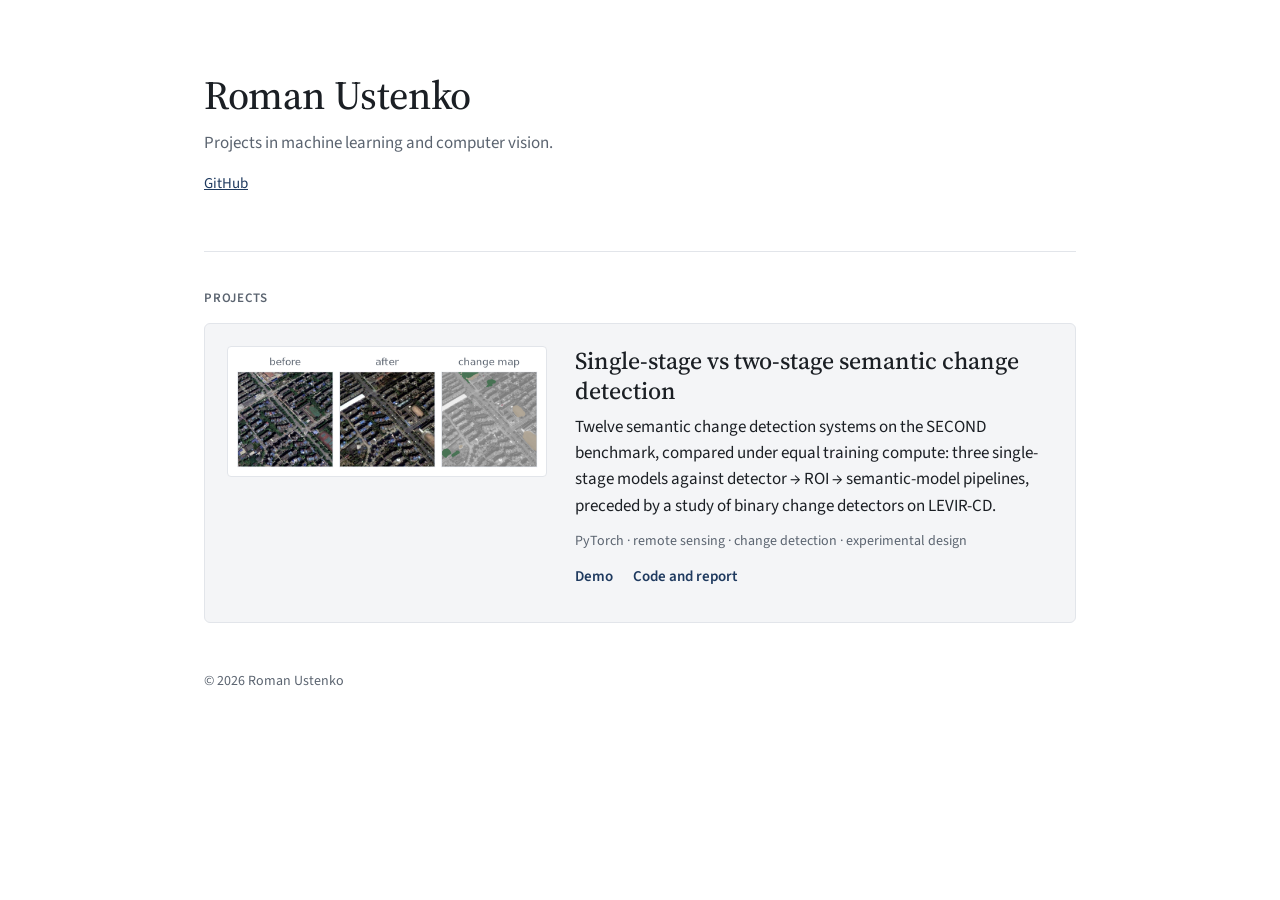
==== index.html @ 5564e85e "Projects page and the satellite-change demo" ====
<!doctype html>
<html lang="en">
<head>
  <meta charset="UTF-8" />
  <meta name="viewport" content="width=device-width, initial-scale=1.0" />
  <title>Roman Ustenko — Projects</title>
  <meta name="description" content="Machine learning and computer vision projects by Roman Ustenko." />
  <link rel="preconnect" href="https://fonts.googleapis.com" />
  <link rel="preconnect" href="https://fonts.gstatic.com" crossorigin />
  <link href="https://fonts.googleapis.com/css2?family=Source+Sans+3:wght@400;600&family=Source+Serif+4:opsz,wght@8..60,500&display=swap" rel="stylesheet" />
  <style>
    :root { --paper: #ffffff; --surface: #f4f5f7; --ink: #1b1f24; --muted: #5b6470; --line: #e2e5ea; --accent: #1f3a5f; color-scheme: light; }
    @media (prefers-color-scheme: dark) {
      :root { --paper: #14171c; --surface: #1c2027; --ink: #e7eaee; --muted: #9aa3ad; --line: #2c323b; --accent: #93b4dd; color-scheme: dark; }
    }
    * { box-sizing: border-box; }
    body { margin: 0; background: var(--paper); color: var(--ink); font: 17px/1.55 'Source Sans 3', system-ui, sans-serif; }
    main, footer { max-width: 920px; margin: 0 auto; padding: 0 24px; }
    header { padding: 72px 0 40px; border-bottom: 1px solid var(--line); }
    h1 { font: 500 40px/1.15 'Source Serif 4', Georgia, serif; margin: 0 0 12px; letter-spacing: -0.01em; }
    .lede { color: var(--muted); margin: 0 0 16px; max-width: 60ch; }
    .links { display: flex; gap: 20px; font-size: 15px; }
    a { color: var(--accent); }
    h2 { font: 600 13px/1 'Source Sans 3', sans-serif; letter-spacing: 0.06em; text-transform: uppercase; color: var(--muted); margin: 40px 0 18px; }
    .project { display: grid; grid-template-columns: 320px 1fr; align-items: start; gap: 28px; padding: 22px; border: 1px solid var(--line); border-radius: 6px; background: var(--surface); }
    .project img { width: 100%; border-radius: 4px; display: block; background: #fff; padding: 6px; border: 1px solid var(--line); }
    .project h3 { font: 500 24px/1.25 'Source Serif 4', Georgia, serif; margin: 0 0 8px; }
    .project p { margin: 0 0 12px; }
    .tags { color: var(--muted); font-size: 14px; }
    .project .links a { font-weight: 600; text-decoration: none; }
    .project .links a:hover { text-decoration: underline; }
    footer { padding-top: 48px; padding-bottom: 48px; color: var(--muted); font-size: 14px; }
    @media (max-width: 640px) {
      main, footer { padding: 0 16px; }
      header { padding: 48px 0 28px; }
      h1 { font-size: 32px; }
      .project { grid-template-columns: 1fr; gap: 16px; padding: 16px; }
      footer { padding-top: 36px; padding-bottom: 36px; }
    }
  </style>
</head>
<body>
  <main>
    <header>
      <h1>Roman Ustenko</h1>
      <p class="lede">Projects in machine learning and computer vision.</p>
      <p class="links"><a href="https://github.com/romanustenko">GitHub</a></p>
    </header>

    <h2>Projects</h2>
    <article class="project">
      <a href="satellite-change/"><img src="assets/satellite-change.png" alt="Before and after aerial images with a semantic change map" /></a>
      <div>
        <h3>Single-stage vs two-stage semantic change detection</h3>
        <p>Twelve semantic change detection systems on the SECOND benchmark, compared under equal
          training compute: three single-stage models against detector&nbsp;→&nbsp;ROI&nbsp;→&nbsp;semantic-model
          pipelines, preceded by a study of binary change detectors on LEVIR-CD.</p>
        <p class="tags">PyTorch · remote sensing · change detection · experimental design</p>
        <p class="links"><a href="satellite-change/">Demo</a><a href="https://github.com/romanustenko/satellite-change-intelligence">Code and report</a></p>
      </div>
    </article>
  </main>
  <footer>© 2026 Roman Ustenko</footer>
</body>
</html>
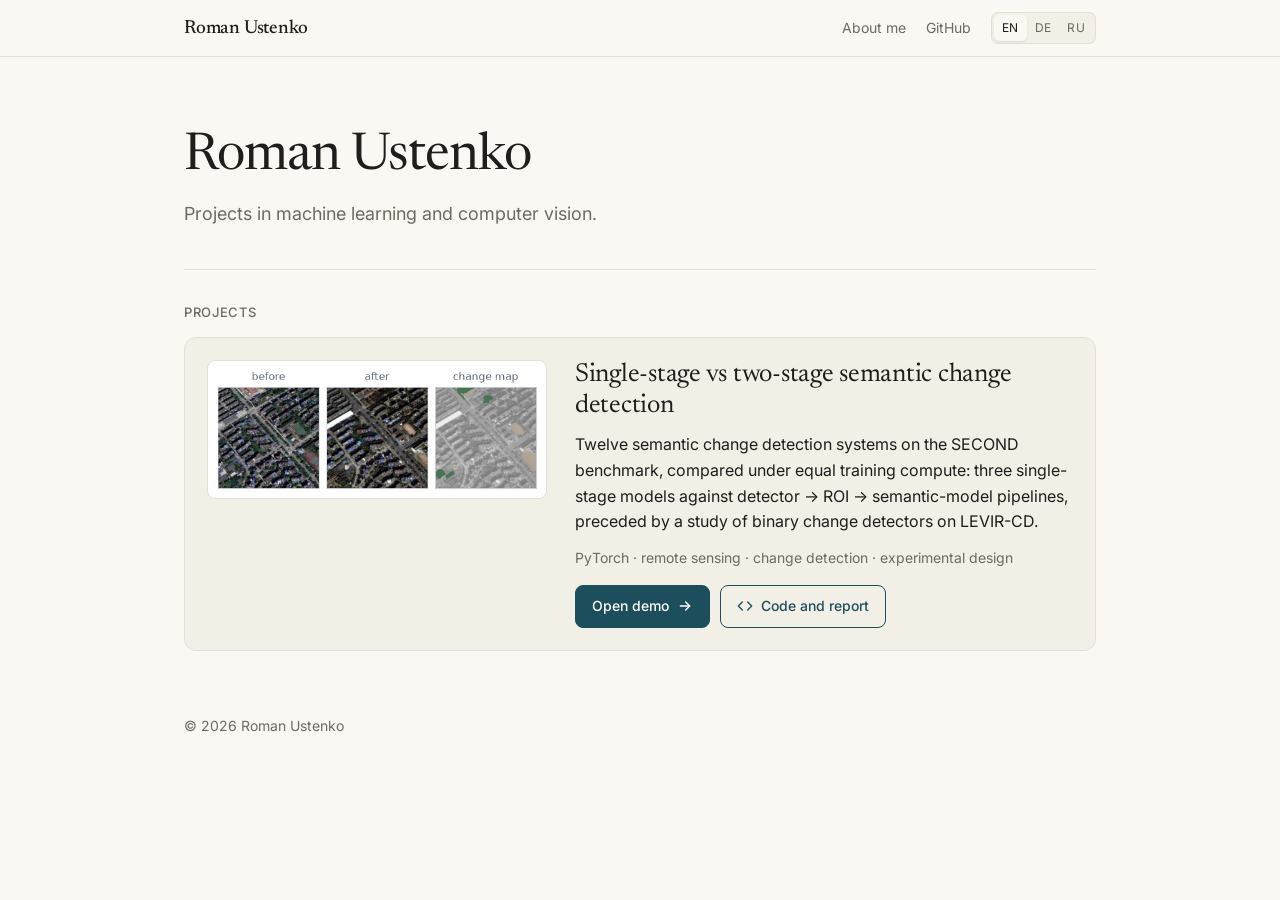
==== commit 74f27905: "Demo: current palette only, main-menu link, project name in the header" ====
--- a/index.html
+++ b/index.html
@@ -5,61 +5,74 @@
   <meta name="viewport" content="width=device-width, initial-scale=1.0" />
   <title>Roman Ustenko — Projects</title>
   <meta name="description" content="Machine learning and computer vision projects by Roman Ustenko." />
+  <meta property="og:title" content="Roman Ustenko — Projects" />
+  <meta property="og:image" content="https://romanustenko.github.io/satellite-change/og.png" />
+  <link rel="icon" href="assets/favicon.svg" type="image/svg+xml" />
   <link rel="preconnect" href="https://fonts.googleapis.com" />
   <link rel="preconnect" href="https://fonts.gstatic.com" crossorigin />
-  <link href="https://fonts.googleapis.com/css2?family=Source+Sans+3:wght@400;600&family=Source+Serif+4:opsz,wght@8..60,500&display=swap" rel="stylesheet" />
-  <style>
-    :root { --paper: #ffffff; --surface: #f4f5f7; --ink: #1b1f24; --muted: #5b6470; --line: #e2e5ea; --accent: #1f3a5f; color-scheme: light; }
-    @media (prefers-color-scheme: dark) {
-      :root { --paper: #14171c; --surface: #1c2027; --ink: #e7eaee; --muted: #9aa3ad; --line: #2c323b; --accent: #93b4dd; color-scheme: dark; }
-    }
-    * { box-sizing: border-box; }
-    body { margin: 0; background: var(--paper); color: var(--ink); font: 17px/1.55 'Source Sans 3', system-ui, sans-serif; }
-    main, footer { max-width: 920px; margin: 0 auto; padding: 0 24px; }
-    header { padding: 72px 0 40px; border-bottom: 1px solid var(--line); }
-    h1 { font: 500 40px/1.15 'Source Serif 4', Georgia, serif; margin: 0 0 12px; letter-spacing: -0.01em; }
-    .lede { color: var(--muted); margin: 0 0 16px; max-width: 60ch; }
-    .links { display: flex; gap: 20px; font-size: 15px; }
-    a { color: var(--accent); }
-    h2 { font: 600 13px/1 'Source Sans 3', sans-serif; letter-spacing: 0.06em; text-transform: uppercase; color: var(--muted); margin: 40px 0 18px; }
-    .project { display: grid; grid-template-columns: 320px 1fr; align-items: start; gap: 28px; padding: 22px; border: 1px solid var(--line); border-radius: 6px; background: var(--surface); }
-    .project img { width: 100%; border-radius: 4px; display: block; background: #fff; padding: 6px; border: 1px solid var(--line); }
-    .project h3 { font: 500 24px/1.25 'Source Serif 4', Georgia, serif; margin: 0 0 8px; }
-    .project p { margin: 0 0 12px; }
-    .tags { color: var(--muted); font-size: 14px; }
-    .project .links a { font-weight: 600; text-decoration: none; }
-    .project .links a:hover { text-decoration: underline; }
-    footer { padding-top: 48px; padding-bottom: 48px; color: var(--muted); font-size: 14px; }
-    @media (max-width: 640px) {
-      main, footer { padding: 0 16px; }
-      header { padding: 48px 0 28px; }
-      h1 { font-size: 32px; }
-      .project { grid-template-columns: 1fr; gap: 16px; padding: 16px; }
-      footer { padding-top: 36px; padding-bottom: 36px; }
-    }
-  </style>
+  <link href="https://fonts.googleapis.com/css2?family=Inter:wght@400;500;600&family=Newsreader:opsz,wght@6..72,400;6..72,500&display=swap" rel="stylesheet" />
+  <link rel="stylesheet" href="assets/site.css" />
 </head>
 <body>
-  <main>
-    <header>
+  <header class="top">
+    <div class="shell top-inner">
+      <a class="brand" href="./">Roman Ustenko</a>
+      <div class="top-right">
+        <a class="nav-link" href="about.html" target="_blank" rel="noopener" data-t="about">About me</a>
+        <a class="nav-link" href="https://github.com/romanustenko" target="_blank" rel="noopener">GitHub</a>
+        <div class="langs" role="radiogroup" aria-label="Language">
+          <button role="radio" data-lang="en">EN</button><button role="radio" data-lang="de">DE</button><button role="radio" data-lang="ru">RU</button>
+        </div>
+      </div>
+    </div>
+  </header>
+
+  <main class="shell">
+    <section class="hero">
       <h1>Roman Ustenko</h1>
-      <p class="lede">Projects in machine learning and computer vision.</p>
-      <p class="links"><a href="https://github.com/romanustenko">GitHub</a></p>
-    </header>
+      <p class="lede" data-t="lede">Projects in machine learning and computer vision.</p>
+    </section>
 
-    <h2>Projects</h2>
-    <article class="project">
-      <a href="satellite-change/"><img src="assets/satellite-change.png" alt="Before and after aerial images with a semantic change map" /></a>
-      <div>
-        <h3>Single-stage vs two-stage semantic change detection</h3>
-        <p>Twelve semantic change detection systems on the SECOND benchmark, compared under equal
-          training compute: three single-stage models against detector&nbsp;→&nbsp;ROI&nbsp;→&nbsp;semantic-model
-          pipelines, preceded by a study of binary change detectors on LEVIR-CD.</p>
-        <p class="tags">PyTorch · remote sensing · change detection · experimental design</p>
-        <p class="links"><a href="satellite-change/">Demo</a><a href="https://github.com/romanustenko/satellite-change-intelligence">Code and report</a></p>
-      </div>
-    </article>
+    <section class="projects">
+      <h2 class="label" data-t="projects">Projects</h2>
+      <article class="project">
+        <img src="assets/satellite-change.png" alt="" />
+        <div>
+          <h3><a href="satellite-change/" data-t="p1title">Single-stage vs two-stage semantic change detection</a></h3>
+          <p data-t="p1text">Twelve semantic change detection systems on the SECOND benchmark, compared under equal training compute.</p>
+          <p class="tags" data-t="p1tags">PyTorch · remote sensing · change detection · experimental design</p>
+          <div class="actions">
+            <a class="btn primary" href="satellite-change/">
+              <span data-t="demo">Open demo</span>
+              <svg viewBox="0 0 24 24" fill="none" stroke="currentColor" stroke-width="2" stroke-linecap="round" stroke-linejoin="round" aria-hidden="true"><path d="M5 12h14"/><path d="m13 6 6 6-6 6"/></svg>
+            </a>
+            <a class="btn secondary" href="https://github.com/romanustenko/satellite-change-intelligence" target="_blank" rel="noopener">
+              <svg viewBox="0 0 24 24" fill="none" stroke="currentColor" stroke-width="2" stroke-linecap="round" stroke-linejoin="round" aria-hidden="true"><path d="m16 18 6-6-6-6"/><path d="m8 6-6 6 6 6"/></svg>
+              <span data-t="code">Code and report</span>
+            </a>
+          </div>
+        </div>
+      </article>
+    </section>
   </main>
-  <footer>© 2026 Roman Ustenko</footer>
+  <footer class="shell foot">© 2026 Roman Ustenko</footer>
+
+  <script>
+    window.TEXT = {
+      en: { _title: 'Roman Ustenko — Projects', about: 'About me', lede: 'Projects in machine learning and computer vision.', projects: 'Projects',
+        p1title: 'Single-stage vs two-stage semantic change detection',
+        p1text: 'Twelve semantic change detection systems on the SECOND benchmark, compared under equal training compute: three single-stage models against detector&nbsp;→&nbsp;ROI&nbsp;→&nbsp;semantic-model pipelines, preceded by a study of binary change detectors on LEVIR-CD.',
+        p1tags: 'PyTorch · remote sensing · change detection · experimental design', demo: 'Open demo', code: 'Code and report' },
+      de: { _title: 'Roman Ustenko — Projekte', about: 'Über mich', lede: 'Projekte zu maschinellem Lernen und Computer Vision.', projects: 'Projekte',
+        p1title: 'Einstufige vs. zweistufige semantische Änderungserkennung',
+        p1text: 'Zwölf Systeme zur semantischen Änderungserkennung auf dem SECOND-Benchmark, verglichen bei gleichem Trainingsaufwand: drei einstufige Modelle gegen Pipelines aus Detektor&nbsp;→&nbsp;ROI&nbsp;→&nbsp;semantischem Modell, vorab eine Studie zu binären Änderungsdetektoren auf LEVIR-CD.',
+        p1tags: 'PyTorch · Fernerkundung · Änderungserkennung · Versuchsplanung', demo: 'Demo öffnen', code: 'Code und Bericht' },
+      ru: { _title: 'Роман Устенко — проекты', about: 'Обо мне', lede: 'Проекты в области машинного обучения и компьютерного зрения.', projects: 'Проекты',
+        p1title: 'Одностадийные и двухстадийные системы семантического обнаружения изменений',
+        p1text: 'Двенадцать систем семантического обнаружения изменений на бенчмарке SECOND при равном вычислительном бюджете обучения: три одностадийные модели против цепочек детектор&nbsp;→&nbsp;ROI&nbsp;→&nbsp;семантическая модель. Перед этим — исследование бинарных детекторов изменений на LEVIR-CD.',
+        p1tags: 'PyTorch · дистанционное зондирование · обнаружение изменений · дизайн экспериментов', demo: 'Открыть демо', code: 'Код и отчёт' },
+    };
+  </script>
+  <script src="assets/i18n.js"></script>
 </body>
 </html>
--- a/assets/site.css
+++ b/assets/site.css
@@ -0,0 +1,60 @@
+:root {
+  --paper: #faf8f3; --surface: #f2efe7; --ink: #1e1e1c; --muted: #6d6a62; --line: #e3dfd5;
+  --accent: #1d4e5c; --accent-ink: #ffffff; --accent-soft: #dfe8e7;
+  --serif: 'Newsreader', 'Iowan Old Style', Georgia, serif; --sans: 'Inter', system-ui, -apple-system, 'Segoe UI', sans-serif;
+  color-scheme: light;
+}
+@media (prefers-color-scheme: dark) {
+  :root { --paper: #1e1e1c; --surface: #262624; --ink: #ecebe6; --muted: #a3a097; --line: #3a3935;
+    --accent: #8fc3cc; --accent-ink: #14282c; --accent-soft: #2b3a3c; color-scheme: dark; }
+}
+* { box-sizing: border-box; }
+body { margin: 0; background: var(--paper); color: var(--ink); font: 16px/1.6 var(--sans); -webkit-font-smoothing: antialiased; }
+a { color: inherit; }
+.shell { max-width: 960px; margin: 0 auto; padding: 0 24px; }
+.top { border-bottom: 1px solid var(--line); }
+.top-inner { display: flex; align-items: center; justify-content: space-between; height: 56px; gap: 16px; }
+.brand { font: 500 19px/1 var(--serif); text-decoration: none; letter-spacing: -0.01em; }
+.top-right { display: flex; align-items: center; gap: 20px; }
+.nav-link { font-size: 14px; color: var(--muted); text-decoration: none; }
+.nav-link:hover { color: var(--ink); }
+.langs { display: inline-flex; background: var(--surface); border: 1px solid var(--line); border-radius: 7px; padding: 2px; }
+.langs button { all: unset; cursor: pointer; padding: 3px 8px; font-size: 12px; letter-spacing: 0.03em; border-radius: 5px; color: var(--muted); }
+.langs button.on { background: var(--paper); color: var(--ink); box-shadow: 0 1px 2px rgb(0 0 0 / 0.08); }
+.langs button:focus-visible { outline: 2px solid var(--accent); }
+.hero { padding: 72px 0 40px; }
+h1 { font: 400 clamp(34px, 5vw, 52px)/1.1 var(--serif); letter-spacing: -0.02em; margin: 0 0 14px; }
+.lede { font-size: 18px; color: var(--muted); margin: 0; max-width: 60ch; }
+.label { font: 500 13px/1 var(--sans); letter-spacing: 0.05em; text-transform: uppercase; color: var(--muted); margin: 0 0 18px; }
+.projects { padding: 36px 0 24px; border-top: 1px solid var(--line); }
+.project { position: relative; display: grid; grid-template-columns: 340px 1fr; gap: 28px; padding: 22px; border: 1px solid var(--line); border-radius: 12px; background: var(--surface); transition: border-color 0.15s, box-shadow 0.15s, transform 0.15s; }
+.project:hover { border-color: var(--muted); box-shadow: 0 8px 28px rgb(0 0 0 / 0.08); transform: translateY(-1px); }
+.project:focus-within { outline: 2px solid var(--accent); outline-offset: 2px; }
+.project img { width: 100%; display: block; border-radius: 8px; border: 1px solid var(--line); background: #fff; padding: 6px; }
+.project h3 { font: 400 26px/1.2 var(--serif); letter-spacing: -0.01em; margin: 0 0 10px; }
+.project h3 a { text-decoration: none; outline: none; }
+.project h3 a::after { content: ''; position: absolute; inset: 0; border-radius: 12px; }
+.project p { margin: 0 0 12px; }
+.tags { color: var(--muted); font-size: 14px; }
+.actions { display: flex; flex-wrap: wrap; gap: 10px; margin-top: 16px; }
+.btn { position: relative; z-index: 1; display: inline-flex; align-items: center; gap: 8px; padding: 9px 16px; border-radius: 8px; font-size: 14px; font-weight: 500; text-decoration: none; border: 1px solid var(--accent); }
+.btn.primary { background: var(--accent); color: var(--accent-ink); }
+.btn.primary:hover { filter: brightness(1.08); }
+.btn.secondary { color: var(--accent); background: transparent; }
+.btn.secondary:hover { background: var(--accent-soft); }
+.btn svg { width: 16px; height: 16px; flex: none; }
+.foot { padding: 40px 24px 48px; color: var(--muted); font-size: 14px; }
+.about { padding: 56px 0 24px; max-width: 680px; }
+.about p { margin: 0 0 16px; }
+.contacts { list-style: none; padding: 0; margin: 8px 0 0; display: grid; gap: 10px; }
+.contacts a { display: inline-flex; align-items: center; gap: 10px; text-decoration: none; color: var(--accent); font-weight: 500; }
+.contacts svg { width: 18px; height: 18px; }
+.back { display: inline-flex; align-items: center; gap: 7px; font-size: 13px; color: var(--muted); text-decoration: none; padding: 5px 10px 5px 8px; border: 1px solid var(--line); border-radius: 6px; }
+.back:hover { color: var(--ink); border-color: var(--muted); }
+.back svg { width: 16px; height: 16px; }
+@media (max-width: 700px) {
+  .shell { padding: 0 16px; }
+  .hero { padding: 48px 0 28px; }
+  .project { grid-template-columns: 1fr; gap: 16px; padding: 16px; }
+  .top-right { gap: 12px; }
+}
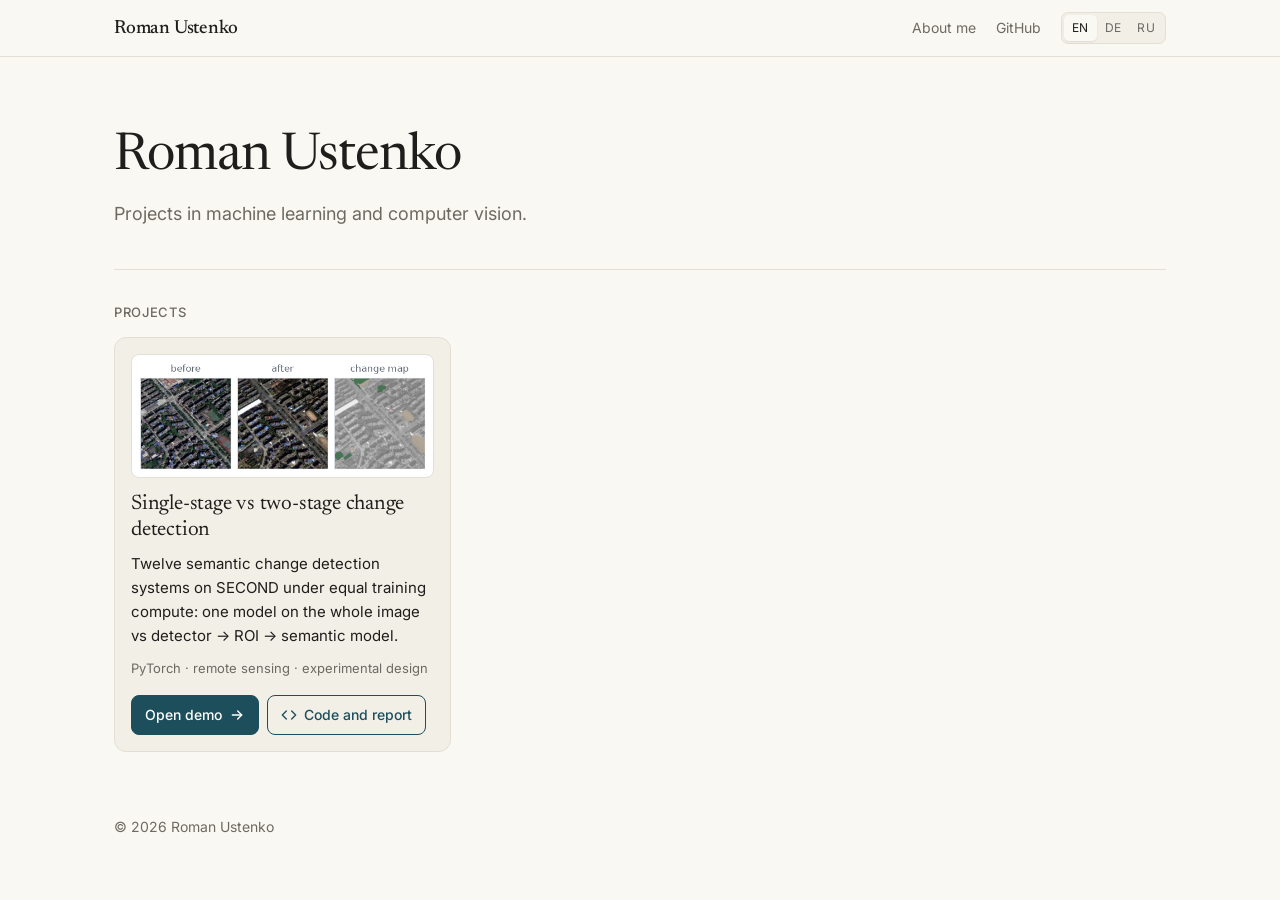
==== commit 73fba06a: "Projects page: cards in a grid of up to three, shorter descriptions, header fits on phones" ====
--- a/index.html
+++ b/index.html
@@ -35,9 +35,10 @@
 
     <section class="projects">
       <h2 class="label" data-t="projects">Projects</h2>
+      <div class="grid">
       <article class="project">
         <img src="assets/satellite-change.png" alt="" />
-        <div>
+        <div class="project-body">
           <h3><a href="satellite-change/" data-t="p1title">Single-stage vs two-stage semantic change detection</a></h3>
           <p data-t="p1text">Twelve semantic change detection systems on the SECOND benchmark, compared under equal training compute.</p>
           <p class="tags" data-t="p1tags">PyTorch · remote sensing · change detection · experimental design</p>
@@ -53,6 +54,7 @@
           </div>
         </div>
       </article>
+      </div>
     </section>
   </main>
   <footer class="shell foot">© 2026 Roman Ustenko</footer>
@@ -60,17 +62,17 @@
   <script>
     window.TEXT = {
       en: { _title: 'Roman Ustenko — Projects', about: 'About me', lede: 'Projects in machine learning and computer vision.', projects: 'Projects',
-        p1title: 'Single-stage vs two-stage semantic change detection',
-        p1text: 'Twelve semantic change detection systems on the SECOND benchmark, compared under equal training compute: three single-stage models against detector&nbsp;→&nbsp;ROI&nbsp;→&nbsp;semantic-model pipelines, preceded by a study of binary change detectors on LEVIR-CD.',
-        p1tags: 'PyTorch · remote sensing · change detection · experimental design', demo: 'Open demo', code: 'Code and report' },
+        p1title: 'Single-stage vs two-stage change detection',
+        p1text: 'Twelve semantic change detection systems on SECOND under equal training compute: one model on the whole image vs detector → ROI → semantic model.',
+        p1tags: 'PyTorch · remote sensing · experimental design', demo: 'Open demo', code: 'Code and report' },
       de: { _title: 'Roman Ustenko — Projekte', about: 'Über mich', lede: 'Projekte zu maschinellem Lernen und Computer Vision.', projects: 'Projekte',
-        p1title: 'Einstufige vs. zweistufige semantische Änderungserkennung',
-        p1text: 'Zwölf Systeme zur semantischen Änderungserkennung auf dem SECOND-Benchmark, verglichen bei gleichem Trainingsaufwand: drei einstufige Modelle gegen Pipelines aus Detektor&nbsp;→&nbsp;ROI&nbsp;→&nbsp;semantischem Modell, vorab eine Studie zu binären Änderungsdetektoren auf LEVIR-CD.',
-        p1tags: 'PyTorch · Fernerkundung · Änderungserkennung · Versuchsplanung', demo: 'Demo öffnen', code: 'Code und Bericht' },
+        p1title: 'Einstufige vs. zweistufige Änderungserkennung',
+        p1text: 'Zwölf Systeme zur semantischen Änderungserkennung auf SECOND bei gleichem Trainingsaufwand: ein Modell für das ganze Bild vs. Detektor → ROI → semantisches Modell.',
+        p1tags: 'PyTorch · Fernerkundung · Versuchsplanung', demo: 'Demo öffnen', code: 'Code und Bericht' },
       ru: { _title: 'Роман Устенко — проекты', about: 'Обо мне', lede: 'Проекты в области машинного обучения и компьютерного зрения.', projects: 'Проекты',
-        p1title: 'Одностадийные и двухстадийные системы семантического обнаружения изменений',
-        p1text: 'Двенадцать систем семантического обнаружения изменений на бенчмарке SECOND при равном вычислительном бюджете обучения: три одностадийные модели против цепочек детектор&nbsp;→&nbsp;ROI&nbsp;→&nbsp;семантическая модель. Перед этим — исследование бинарных детекторов изменений на LEVIR-CD.',
-        p1tags: 'PyTorch · дистанционное зондирование · обнаружение изменений · дизайн экспериментов', demo: 'Открыть демо', code: 'Код и отчёт' },
+        p1title: 'Одностадийное и двухстадийное обнаружение изменений',
+        p1text: 'Двенадцать систем семантического обнаружения изменений на SECOND при равном бюджете обучения: одна модель на весь снимок против цепочки детектор → ROI → семантическая модель.',
+        p1tags: 'PyTorch · дистанционное зондирование · дизайн экспериментов', demo: 'Открыть демо', code: 'Код и отчёт' },
     };
   </script>
   <script src="assets/i18n.js"></script>
--- a/assets/site.css
+++ b/assets/site.css
@@ -11,7 +11,7 @@
 * { box-sizing: border-box; }
 body { margin: 0; background: var(--paper); color: var(--ink); font: 16px/1.6 var(--sans); -webkit-font-smoothing: antialiased; }
 a { color: inherit; }
-.shell { max-width: 960px; margin: 0 auto; padding: 0 24px; }
+.shell { max-width: 1100px; margin: 0 auto; padding: 0 24px; }
 .top { border-bottom: 1px solid var(--line); }
 .top-inner { display: flex; align-items: center; justify-content: space-between; height: 56px; gap: 16px; }
 .brand { font: 500 19px/1 var(--serif); text-decoration: none; letter-spacing: -0.01em; }
@@ -27,24 +27,28 @@
 .lede { font-size: 18px; color: var(--muted); margin: 0; max-width: 60ch; }
 .label { font: 500 13px/1 var(--sans); letter-spacing: 0.05em; text-transform: uppercase; color: var(--muted); margin: 0 0 18px; }
 .projects { padding: 36px 0 24px; border-top: 1px solid var(--line); }
-.project { position: relative; display: grid; grid-template-columns: 340px 1fr; gap: 28px; padding: 22px; border: 1px solid var(--line); border-radius: 12px; background: var(--surface); transition: border-color 0.15s, box-shadow 0.15s, transform 0.15s; }
+.grid { display: grid; grid-template-columns: repeat(3, minmax(0, 1fr)); gap: 20px; }
+.project { position: relative; display: flex; flex-direction: column; gap: 14px; padding: 16px; border: 1px solid var(--line); border-radius: 12px; background: var(--surface); transition: border-color 0.15s, box-shadow 0.15s, transform 0.15s; }
 .project:hover { border-color: var(--muted); box-shadow: 0 8px 28px rgb(0 0 0 / 0.08); transform: translateY(-1px); }
 .project:focus-within { outline: 2px solid var(--accent); outline-offset: 2px; }
-.project img { width: 100%; display: block; border-radius: 8px; border: 1px solid var(--line); background: #fff; padding: 6px; }
-.project h3 { font: 400 26px/1.2 var(--serif); letter-spacing: -0.01em; margin: 0 0 10px; }
+.project img { width: 100%; display: block; border-radius: 8px; border: 1px solid var(--line); background: #fff; padding: 5px; }
+.project-body { display: flex; flex-direction: column; flex: 1; }
+.project h3 { font: 400 21px/1.25 var(--serif); letter-spacing: -0.01em; margin: 0 0 8px; }
 .project h3 a { text-decoration: none; outline: none; }
 .project h3 a::after { content: ''; position: absolute; inset: 0; border-radius: 12px; }
-.project p { margin: 0 0 12px; }
-.tags { color: var(--muted); font-size: 14px; }
-.actions { display: flex; flex-wrap: wrap; gap: 10px; margin-top: 16px; }
-.btn { position: relative; z-index: 1; display: inline-flex; align-items: center; gap: 8px; padding: 9px 16px; border-radius: 8px; font-size: 14px; font-weight: 500; text-decoration: none; border: 1px solid var(--accent); }
+.project p { margin: 0 0 10px; font-size: 15px; }
+.project .tags { color: var(--muted); font-size: 13px; }
+.actions { display: flex; flex-wrap: wrap; gap: 8px; margin-top: auto; padding-top: 6px; }
+.btn { position: relative; z-index: 1; display: inline-flex; align-items: center; gap: 7px; padding: 8px 13px; border-radius: 8px; font-size: 14px; font-weight: 500; text-decoration: none; border: 1px solid var(--accent); }
 .btn.primary { background: var(--accent); color: var(--accent-ink); }
 .btn.primary:hover { filter: brightness(1.08); }
 .btn.secondary { color: var(--accent); background: transparent; }
 .btn.secondary:hover { background: var(--accent-soft); }
 .btn svg { width: 16px; height: 16px; flex: none; }
 .foot { padding: 40px 24px 48px; color: var(--muted); font-size: 14px; }
-.about { padding: 56px 0 24px; max-width: 680px; }
+.about { padding-top: 56px; padding-bottom: 24px; }
+.about > * { max-width: 680px; }
+.about .label { margin-top: 36px; }
 .about p { margin: 0 0 16px; }
 .contacts { list-style: none; padding: 0; margin: 8px 0 0; display: grid; gap: 10px; }
 .contacts a { display: inline-flex; align-items: center; gap: 10px; text-decoration: none; color: var(--accent); font-weight: 500; }
@@ -52,9 +56,12 @@
 .back { display: inline-flex; align-items: center; gap: 7px; font-size: 13px; color: var(--muted); text-decoration: none; padding: 5px 10px 5px 8px; border: 1px solid var(--line); border-radius: 6px; }
 .back:hover { color: var(--ink); border-color: var(--muted); }
 .back svg { width: 16px; height: 16px; }
+@media (max-width: 960px) { .grid { grid-template-columns: repeat(2, minmax(0, 1fr)); } }
+@media (max-width: 620px) { .grid { grid-template-columns: 1fr; } }
 @media (max-width: 700px) {
   .shell { padding: 0 16px; }
   .hero { padding: 48px 0 28px; }
-  .project { grid-template-columns: 1fr; gap: 16px; padding: 16px; }
   .top-right { gap: 12px; }
 }
+.brand, .nav-link { white-space: nowrap; }
+@media (max-width: 420px) { .brand { font-size: 16px; } .top-right { gap: 10px; } }
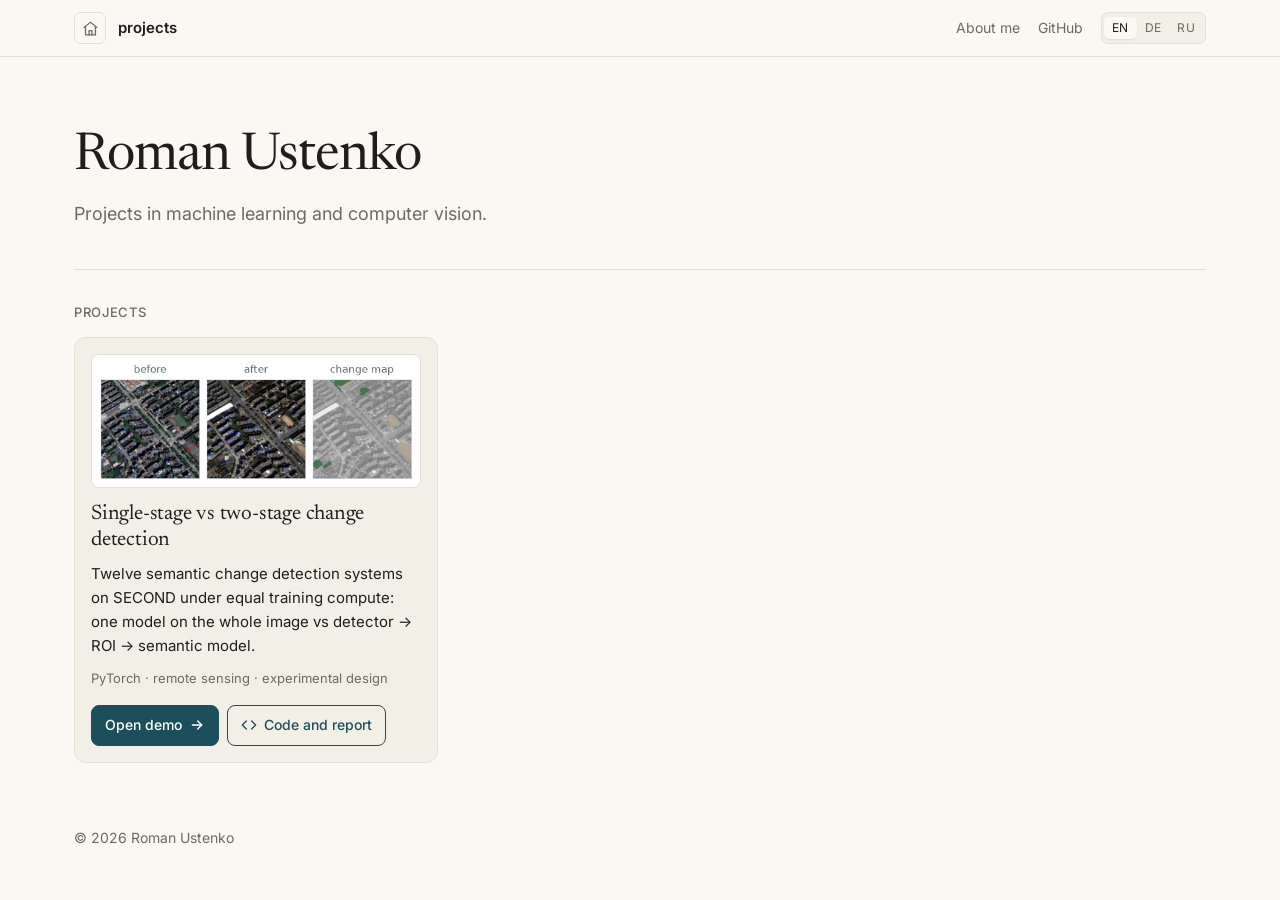
==== commit b9e51cc6: "Shared site header (home button, projects/<name> path, same language switch), demo moved to /project" ====
--- a/index.html
+++ b/index.html
@@ -6,23 +6,25 @@
   <title>Roman Ustenko — Projects</title>
   <meta name="description" content="Machine learning and computer vision projects by Roman Ustenko." />
   <meta property="og:title" content="Roman Ustenko — Projects" />
-  <meta property="og:image" content="https://romanustenko.github.io/satellite-change/og.png" />
+  <meta property="og:image" content="https://romanustenko.github.io/projects/satellite-change/og.png" />
   <link rel="icon" href="assets/favicon.svg" type="image/svg+xml" />
   <link rel="preconnect" href="https://fonts.googleapis.com" />
   <link rel="preconnect" href="https://fonts.gstatic.com" crossorigin />
   <link href="https://fonts.googleapis.com/css2?family=Inter:wght@400;500;600&family=Newsreader:opsz,wght@6..72,400;6..72,500&display=swap" rel="stylesheet" />
   <link rel="stylesheet" href="assets/site.css" />
+  <link rel="stylesheet" href="assets/site-header.css" />
 </head>
 <body>
-  <header class="top">
-    <div class="shell top-inner">
-      <a class="brand" href="./">Roman Ustenko</a>
-      <div class="top-right">
-        <a class="nav-link" href="about.html" target="_blank" rel="noopener" data-t="about">About me</a>
-        <a class="nav-link" href="https://github.com/romanustenko" target="_blank" rel="noopener">GitHub</a>
-        <div class="langs" role="radiogroup" aria-label="Language">
-          <button role="radio" data-lang="en">EN</button><button role="radio" data-lang="de">DE</button><button role="radio" data-lang="ru">RU</button>
-        </div>
+  <header class="sh">
+    <div class="sh-inner">
+      <div class="sh-left">
+        <a class="sh-home" href="./" data-t-title="home" title="Main menu" aria-label="Main menu"><svg viewBox="0 0 24 24" fill="none" stroke="currentColor" stroke-width="1.8" stroke-linecap="round" stroke-linejoin="round" aria-hidden="true"><path d="M3 10.5 12 3l9 7.5"/><path d="M5 9.5V21h14V9.5"/><path d="M10 21v-6h4v6"/></svg></a>
+        <nav class="sh-crumbs" aria-label="Breadcrumb"><b>projects</b></nav>
+      </div>
+      <div class="sh-right">
+        <a class="sh-link" href="about.html" target="_blank" rel="noopener" data-t="about">About me</a>
+        <a class="sh-link" href="https://github.com/romanustenko" target="_blank" rel="noopener">GitHub</a>
+        <div class="sh-lang" role="radiogroup" aria-label="Language"><button role="radio" data-lang="en">EN</button><button role="radio" data-lang="de">DE</button><button role="radio" data-lang="ru">RU</button></div>
       </div>
     </div>
   </header>
@@ -39,11 +41,11 @@
       <article class="project">
         <img src="assets/satellite-change.png" alt="" />
         <div class="project-body">
-          <h3><a href="satellite-change/" data-t="p1title">Single-stage vs two-stage semantic change detection</a></h3>
+          <h3><a href="projects/satellite-change/" data-t="p1title">Single-stage vs two-stage semantic change detection</a></h3>
           <p data-t="p1text">Twelve semantic change detection systems on the SECOND benchmark, compared under equal training compute.</p>
           <p class="tags" data-t="p1tags">PyTorch · remote sensing · change detection · experimental design</p>
           <div class="actions">
-            <a class="btn primary" href="satellite-change/">
+            <a class="btn primary" href="projects/satellite-change/">
               <span data-t="demo">Open demo</span>
               <svg viewBox="0 0 24 24" fill="none" stroke="currentColor" stroke-width="2" stroke-linecap="round" stroke-linejoin="round" aria-hidden="true"><path d="M5 12h14"/><path d="m13 6 6 6-6 6"/></svg>
             </a>
@@ -61,15 +63,15 @@
 
   <script>
     window.TEXT = {
-      en: { _title: 'Roman Ustenko — Projects', about: 'About me', lede: 'Projects in machine learning and computer vision.', projects: 'Projects',
+      en: { _title: 'Roman Ustenko — Projects', home: 'Main menu', about: 'About me', lede: 'Projects in machine learning and computer vision.', projects: 'Projects',
         p1title: 'Single-stage vs two-stage change detection',
         p1text: 'Twelve semantic change detection systems on SECOND under equal training compute: one model on the whole image vs detector → ROI → semantic model.',
         p1tags: 'PyTorch · remote sensing · experimental design', demo: 'Open demo', code: 'Code and report' },
-      de: { _title: 'Roman Ustenko — Projekte', about: 'Über mich', lede: 'Projekte zu maschinellem Lernen und Computer Vision.', projects: 'Projekte',
+      de: { _title: 'Roman Ustenko — Projekte', home: 'Hauptmenü', about: 'Über mich', lede: 'Projekte zu maschinellem Lernen und Computer Vision.', projects: 'Projekte',
         p1title: 'Einstufige vs. zweistufige Änderungserkennung',
         p1text: 'Zwölf Systeme zur semantischen Änderungserkennung auf SECOND bei gleichem Trainingsaufwand: ein Modell für das ganze Bild vs. Detektor → ROI → semantisches Modell.',
         p1tags: 'PyTorch · Fernerkundung · Versuchsplanung', demo: 'Demo öffnen', code: 'Code und Bericht' },
-      ru: { _title: 'Роман Устенко — проекты', about: 'Обо мне', lede: 'Проекты в области машинного обучения и компьютерного зрения.', projects: 'Проекты',
+      ru: { _title: 'Роман Устенко — проекты', home: 'Главное меню', about: 'Обо мне', lede: 'Проекты в области машинного обучения и компьютерного зрения.', projects: 'Проекты',
         p1title: 'Одностадийное и двухстадийное обнаружение изменений',
         p1text: 'Двенадцать систем семантического обнаружения изменений на SECOND при равном бюджете обучения: одна модель на весь снимок против цепочки детектор → ROI → семантическая модель.',
         p1tags: 'PyTorch · дистанционное зондирование · дизайн экспериментов', demo: 'Открыть демо', code: 'Код и отчёт' },
--- a/assets/site.css
+++ b/assets/site.css
@@ -11,17 +11,7 @@
 * { box-sizing: border-box; }
 body { margin: 0; background: var(--paper); color: var(--ink); font: 16px/1.6 var(--sans); -webkit-font-smoothing: antialiased; }
 a { color: inherit; }
-.shell { max-width: 1100px; margin: 0 auto; padding: 0 24px; }
-.top { border-bottom: 1px solid var(--line); }
-.top-inner { display: flex; align-items: center; justify-content: space-between; height: 56px; gap: 16px; }
-.brand { font: 500 19px/1 var(--serif); text-decoration: none; letter-spacing: -0.01em; }
-.top-right { display: flex; align-items: center; gap: 20px; }
-.nav-link { font-size: 14px; color: var(--muted); text-decoration: none; }
-.nav-link:hover { color: var(--ink); }
-.langs { display: inline-flex; background: var(--surface); border: 1px solid var(--line); border-radius: 7px; padding: 2px; }
-.langs button { all: unset; cursor: pointer; padding: 3px 8px; font-size: 12px; letter-spacing: 0.03em; border-radius: 5px; color: var(--muted); }
-.langs button.on { background: var(--paper); color: var(--ink); box-shadow: 0 1px 2px rgb(0 0 0 / 0.08); }
-.langs button:focus-visible { outline: 2px solid var(--accent); }
+.shell { max-width: 1180px; margin: 0 auto; padding: 0 24px; }
 .hero { padding: 72px 0 40px; }
 h1 { font: 400 clamp(34px, 5vw, 52px)/1.1 var(--serif); letter-spacing: -0.02em; margin: 0 0 14px; }
 .lede { font-size: 18px; color: var(--muted); margin: 0; max-width: 60ch; }
@@ -53,15 +43,10 @@
 .contacts { list-style: none; padding: 0; margin: 8px 0 0; display: grid; gap: 10px; }
 .contacts a { display: inline-flex; align-items: center; gap: 10px; text-decoration: none; color: var(--accent); font-weight: 500; }
 .contacts svg { width: 18px; height: 18px; }
-.back { display: inline-flex; align-items: center; gap: 7px; font-size: 13px; color: var(--muted); text-decoration: none; padding: 5px 10px 5px 8px; border: 1px solid var(--line); border-radius: 6px; }
-.back:hover { color: var(--ink); border-color: var(--muted); }
-.back svg { width: 16px; height: 16px; }
 @media (max-width: 960px) { .grid { grid-template-columns: repeat(2, minmax(0, 1fr)); } }
 @media (max-width: 620px) { .grid { grid-template-columns: 1fr; } }
 @media (max-width: 700px) {
   .shell { padding: 0 16px; }
   .hero { padding: 48px 0 28px; }
-  .top-right { gap: 12px; }
-}
-.brand, .nav-link { white-space: nowrap; }
-@media (max-width: 420px) { .brand { font-size: 16px; } .top-right { gap: 10px; } }
+  }
+.brand, @media (max-width: 420px) { 
--- a/assets/site-header.css
+++ b/assets/site-header.css
@@ -0,0 +1,29 @@
+/* Shared site header (identical copy in every project demo). Needs --paper, --surface, --ink, --muted, --line, --accent. */
+.sh { border-bottom: 1px solid var(--line); position: sticky; top: env(safe-area-inset-top, 0px); background: var(--paper); z-index: 5; }
+.sh-inner { max-width: 1180px; margin: 0 auto; padding: 0 24px; height: 56px; display: flex; align-items: center; justify-content: space-between; gap: 16px; font-family: 'Inter', system-ui, -apple-system, 'Segoe UI', sans-serif; }
+.sh-left { display: flex; align-items: center; gap: 12px; min-width: 0; }
+.sh-home { flex: none; display: grid; place-items: center; width: 32px; height: 32px; box-sizing: border-box; border: 1px solid var(--line); border-radius: 7px; color: var(--muted); text-decoration: none; }
+.sh-home:hover { color: var(--ink); border-color: var(--muted); }
+.sh-home svg { width: 17px; height: 17px; }
+.sh-crumbs { display: flex; align-items: center; gap: 7px; font-size: 15px; line-height: 1.2; min-width: 0; white-space: nowrap; overflow: hidden; }
+.sh-crumbs a { color: var(--muted); text-decoration: none; }
+.sh-crumbs a:hover { color: var(--ink); text-decoration: underline; }
+.sh-crumbs .sep { color: var(--muted); opacity: 0.6; }
+.sh-crumbs b { font-weight: 600; color: var(--ink); overflow: hidden; text-overflow: ellipsis; }
+.sh-right { display: flex; align-items: center; gap: 18px; flex: none; }
+.sh-nav { display: flex; gap: 18px; }
+.sh-link { font-size: 14px; color: var(--muted); text-decoration: none; white-space: nowrap; }
+.sh-link:hover { color: var(--ink); }
+.sh-btn { all: unset; box-sizing: border-box; cursor: pointer; height: 32px; display: inline-flex; align-items: center; font-size: 13px; color: var(--muted); padding: 0 11px; border: 1px solid var(--line); border-radius: 7px; white-space: nowrap; }
+.sh-btn:hover { color: var(--ink); border-color: var(--muted); }
+.sh-lang { display: inline-flex; box-sizing: border-box; height: 32px; align-items: center; padding: 2px; border: 1px solid var(--line); border-radius: 7px; background: var(--surface); }
+.sh-lang button { all: unset; cursor: pointer; padding: 4px 8px; font-size: 12px; line-height: 1.2; letter-spacing: 0.03em; border-radius: 5px; color: var(--muted); }
+.sh-lang button.on { background: var(--paper); color: var(--ink); box-shadow: 0 1px 2px rgb(0 0 0 / 0.08); }
+.sh-home:focus-visible, .sh-btn:focus-visible, .sh-lang button:focus-visible, .sh-link:focus-visible, .sh-crumbs a:focus-visible { outline: 2px solid var(--accent); outline-offset: 1px; }
+@media (max-width: 900px) { .sh-nav { display: none; } }
+@media (max-width: 560px) {
+  .sh-inner { padding: 0 16px; gap: 10px; }
+  .sh-right { gap: 10px; }
+  .sh-crumbs { font-size: 14px; }
+  .sh-crumbs .sh-hide-sm, .sh-crumbs .sh-hide-sm + .sep { display: none; }
+}
